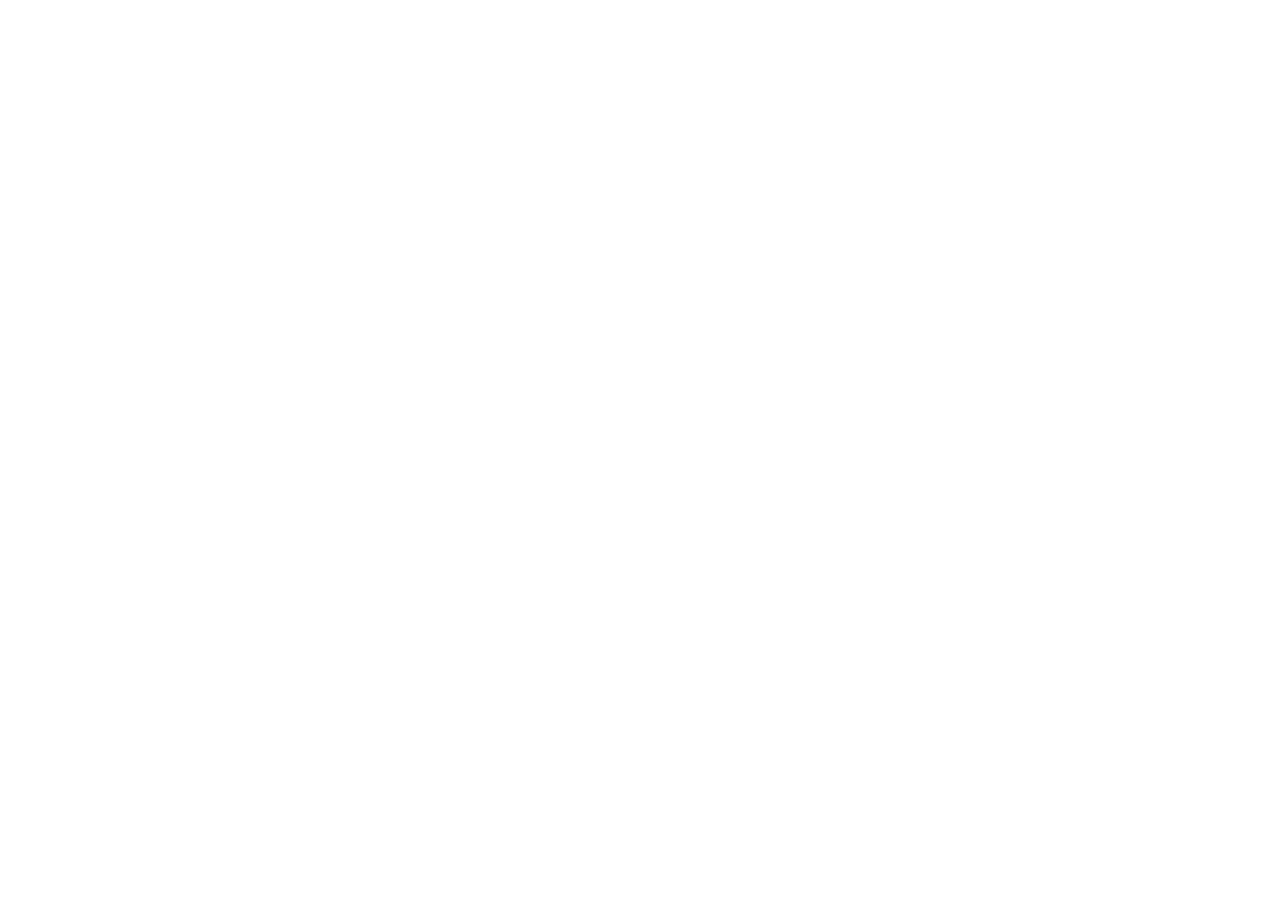
==== index.html @ 63a25687 "first commit" ====
<!DOCTYPE html>
<html lang="es" dir="ltr">
  <head>
    <meta charset="utf-8">
    <title>Página de Bienvenida</title>
    <meta name="author" content="Ariel Alvear">

  </head>
  <body>



  </body>
</html>
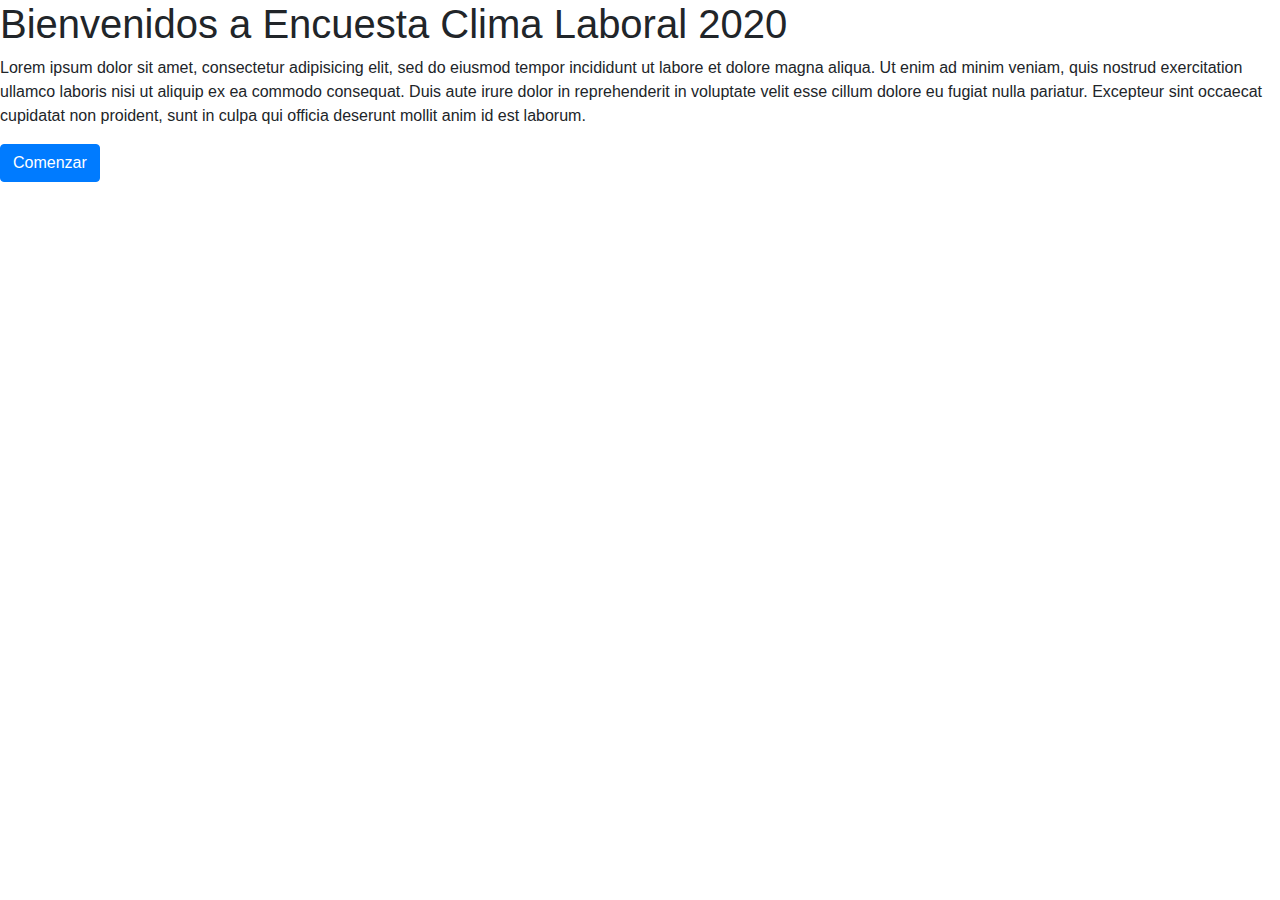
==== commit 245458dd: "commit basico" ====
--- a/index.html
+++ b/index.html
@@ -4,11 +4,32 @@
     <meta charset="utf-8">
     <title>Página de Bienvenida</title>
     <meta name="author" content="Ariel Alvear">
+    <link rel="stylesheet" href="https://stackpath.bootstrapcdn.com/bootstrap/4.5.2/css/bootstrap.min.css" integrity="sha384-JcKb8q3iqJ61gNV9KGb8thSsNjpSL0n8PARn9HuZOnIxN0hoP+VmmDGMN5t9UJ0Z" crossorigin="anonymous">
 
   </head>
   <body>
+    <header class="welcomeimage">
+    </header>
 
+    <aside class="sidenavbar">
 
+    </aside>
 
+    <section>
+      <h1>Bienvenidos a Encuesta Clima Laboral 2020</h1>
+      <p>Lorem ipsum dolor sit amet, consectetur adipisicing elit, sed do eiusmod tempor incididunt ut labore et dolore magna aliqua. Ut enim ad minim veniam, quis nostrud exercitation ullamco laboris nisi ut aliquip ex ea commodo consequat. Duis aute irure dolor in reprehenderit in voluptate velit esse cillum dolore eu fugiat nulla pariatur. Excepteur sint occaecat cupidatat non proident, sunt in culpa qui officia deserunt mollit anim id est laborum.</p>
+    </section>
+
+    <section>
+      <button type="button" class="btn btn-primary">Comenzar</button>
+
+    </section>
+
+  <!--Jquery-->
+    <script src="https://code.jquery.com/jquery-3.5.1.slim.min.js" integrity="sha384-DfXdz2htPH0lsSSs5nCTpuj/zy4C+OGpamoFVy38MVBnE+IbbVYUew+OrCXaRkfj" crossorigin="anonymous"></script>
+  <!--Popper.js-->
+    <script src="https://cdn.jsdelivr.net/npm/popper.js@1.16.1/dist/umd/popper.min.js" integrity="sha384-9/reFTGAW83EW2RDu2S0VKaIzap3H66lZH81PoYlFhbGU+6BZp6G7niu735Sk7lN" crossorigin="anonymous"></script>
+  <!--bootstrap-->
+    <script src="https://stackpath.bootstrapcdn.com/bootstrap/4.5.2/js/bootstrap.min.js" integrity="sha384-B4gt1jrGC7Jh4AgTPSdUtOBvfO8shuf57BaghqFfPlYxofvL8/KUEfYiJOMMV+rV" crossorigin="anonymous"></script>
   </body>
 </html>
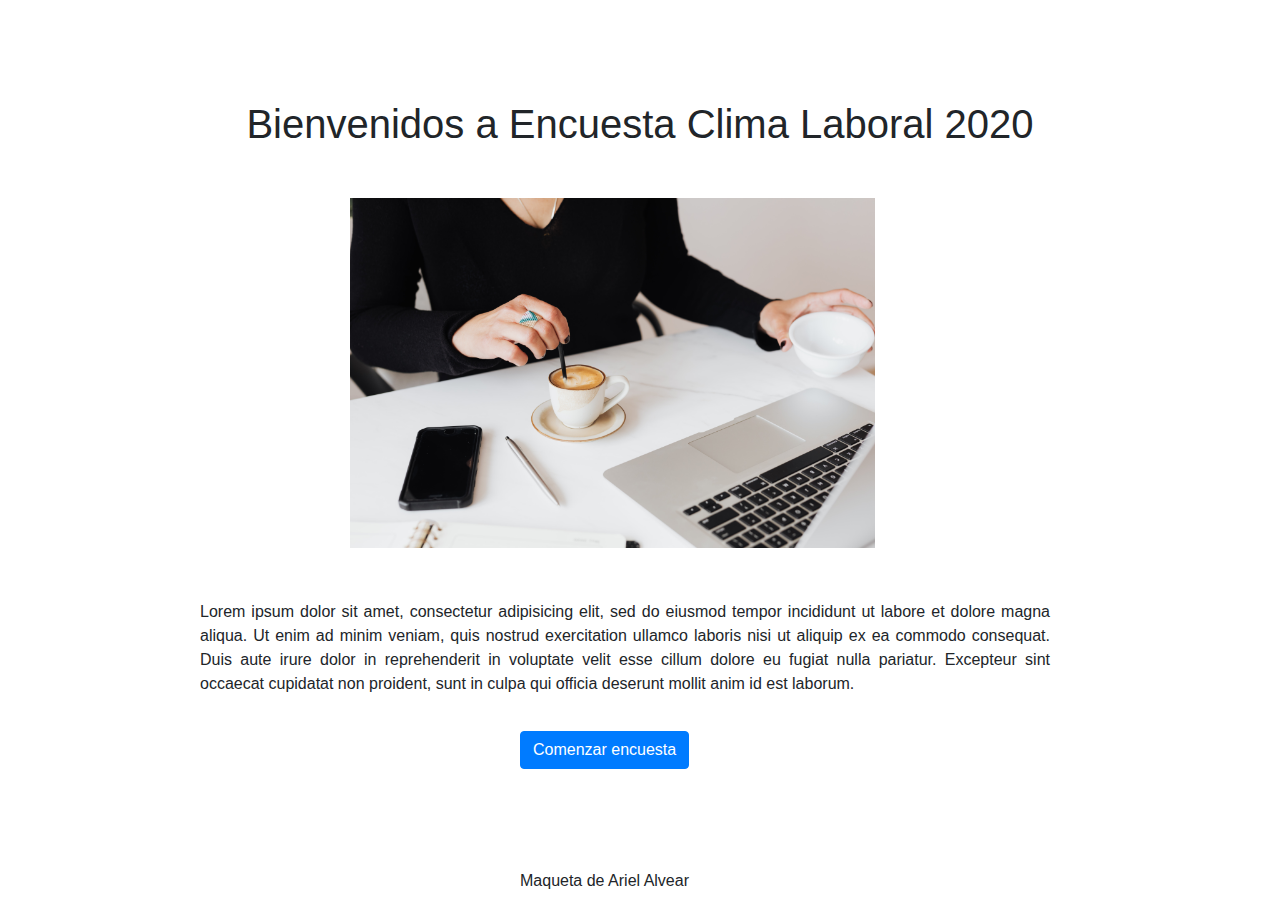
==== commit 62b18005: "estructura 1" ====
--- a/index.html
+++ b/index.html
@@ -5,25 +5,29 @@
     <title>Página de Bienvenida</title>
     <meta name="author" content="Ariel Alvear">
     <link rel="stylesheet" href="https://stackpath.bootstrapcdn.com/bootstrap/4.5.2/css/bootstrap.min.css" integrity="sha384-JcKb8q3iqJ61gNV9KGb8thSsNjpSL0n8PARn9HuZOnIxN0hoP+VmmDGMN5t9UJ0Z" crossorigin="anonymous">
+    <link rel="stylesheet" href="assets/css/stylebienvenida.css">
 
   </head>
   <body>
     <header class="welcomeimage">
+
+      <h1>Bienvenidos a Encuesta Clima Laboral 2020</h1>
+
+      <img src="assets/img/welcomeimage.jpg" alt="imagen de ejecutivo y computador">
     </header>
 
-    <aside class="sidenavbar">
+    <section class="welcometext">
 
-    </aside>
-
-    <section>
-      <h1>Bienvenidos a Encuesta Clima Laboral 2020</h1>
       <p>Lorem ipsum dolor sit amet, consectetur adipisicing elit, sed do eiusmod tempor incididunt ut labore et dolore magna aliqua. Ut enim ad minim veniam, quis nostrud exercitation ullamco laboris nisi ut aliquip ex ea commodo consequat. Duis aute irure dolor in reprehenderit in voluptate velit esse cillum dolore eu fugiat nulla pariatur. Excepteur sint occaecat cupidatat non proident, sunt in culpa qui officia deserunt mollit anim id est laborum.</p>
     </section>
 
     <section>
-      <button type="button" class="btn btn-primary">Comenzar</button>
+      <button type="button" class="btn btn-primary">Comenzar encuesta</button>
+    </section>
 
-    </section>
+    <footer class="footer">
+      <p>Maqueta de Ariel Alvear</p>
+    </footer>
 
   <!--Jquery-->
     <script src="https://code.jquery.com/jquery-3.5.1.slim.min.js" integrity="sha384-DfXdz2htPH0lsSSs5nCTpuj/zy4C+OGpamoFVy38MVBnE+IbbVYUew+OrCXaRkfj" crossorigin="anonymous"></script>
--- a/assets/css/stylebienvenida.css
+++ b/assets/css/stylebienvenida.css
@@ -0,0 +1,43 @@
+body {
+  width: 1280px;
+}
+
+body * {
+  margin: 0;
+  border: 0;
+  padding: 0;
+}
+
+header {
+  height: 200px;
+  width: 1280px;
+  padding-top: 100px;
+}
+
+h1 {
+  text-align: center;
+  margin-bottom: 50px;
+}
+
+img {
+  max-width: 100%;
+  height: 350px;
+  padding-left: 350px;
+}
+
+.welcometext {
+  margin-top: 400px;
+  width: 1050px;
+  padding-left: 200px;
+  text-align: justify;
+}
+
+button {
+  margin-top: 35px;
+  margin-left: 520px;
+  margin-bottom: 100px;
+}
+
+.footer {
+  margin-left: 520px;
+}
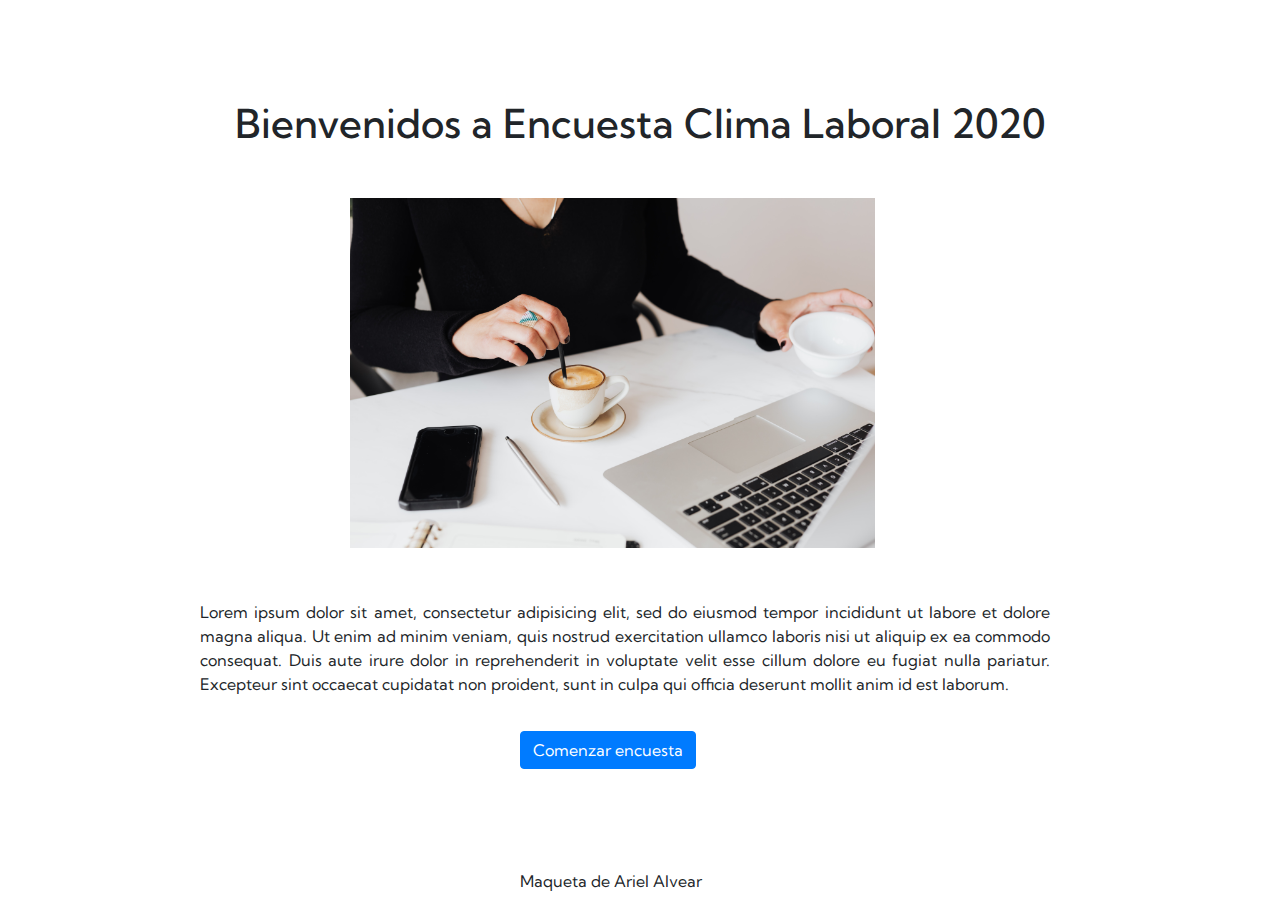
==== commit 25a0ee17: "avances en segunda pagina" ====
--- a/index.html
+++ b/index.html
@@ -5,6 +5,7 @@
     <title>Página de Bienvenida</title>
     <meta name="author" content="Ariel Alvear">
     <link rel="stylesheet" href="https://stackpath.bootstrapcdn.com/bootstrap/4.5.2/css/bootstrap.min.css" integrity="sha384-JcKb8q3iqJ61gNV9KGb8thSsNjpSL0n8PARn9HuZOnIxN0hoP+VmmDGMN5t9UJ0Z" crossorigin="anonymous">
+    <link href="https://fonts.googleapis.com/css2?family=Kumbh+Sans:wght@300;400;700&display=swap" rel="stylesheet">
     <link rel="stylesheet" href="assets/css/stylebienvenida.css">
 
   </head>
@@ -22,7 +23,7 @@
     </section>
 
     <section>
-      <button type="button" class="btn btn-primary">Comenzar encuesta</button>
+      <a class="btn btn-primary" href="encuesta.html" role="button">Comenzar encuesta</a>
     </section>
 
     <footer class="footer">
--- a/assets/css/stylebienvenida.css
+++ b/assets/css/stylebienvenida.css
@@ -1,5 +1,6 @@
 body {
   width: 1280px;
+  font-family: 'Kumbh Sans', sans-serif;
 }
 
 body * {
@@ -32,7 +33,7 @@
   text-align: justify;
 }
 
-button {
+a {
   margin-top: 35px;
   margin-left: 520px;
   margin-bottom: 100px;
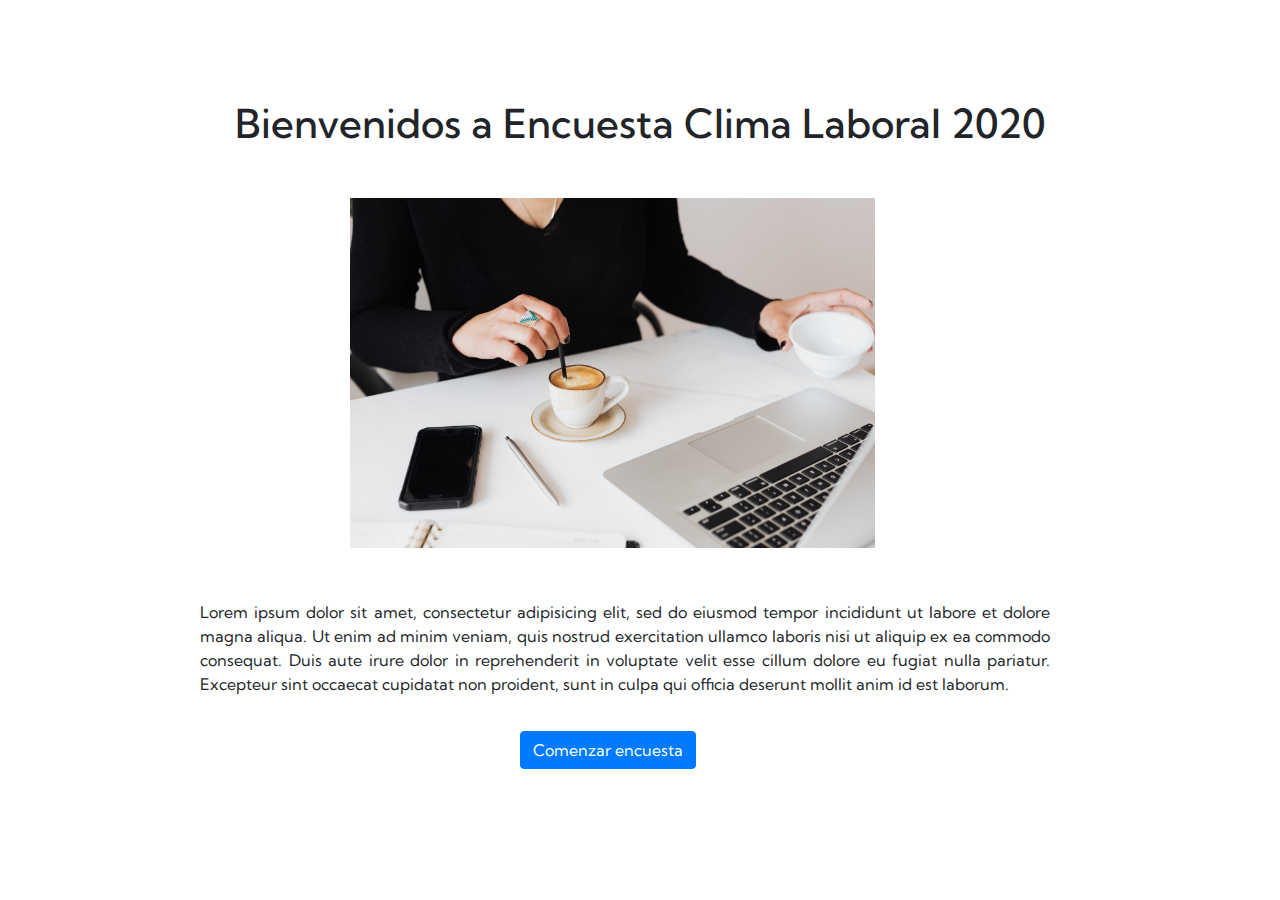
==== commit f8e91700: "estilo finalizado" ====
--- a/index.html
+++ b/index.html
@@ -26,9 +26,6 @@
       <a class="btn btn-primary" href="encuesta.html" role="button">Comenzar encuesta</a>
     </section>
 
-    <footer class="footer">
-      <p>Maqueta de Ariel Alvear</p>
-    </footer>
 
   <!--Jquery-->
     <script src="https://code.jquery.com/jquery-3.5.1.slim.min.js" integrity="sha384-DfXdz2htPH0lsSSs5nCTpuj/zy4C+OGpamoFVy38MVBnE+IbbVYUew+OrCXaRkfj" crossorigin="anonymous"></script>
